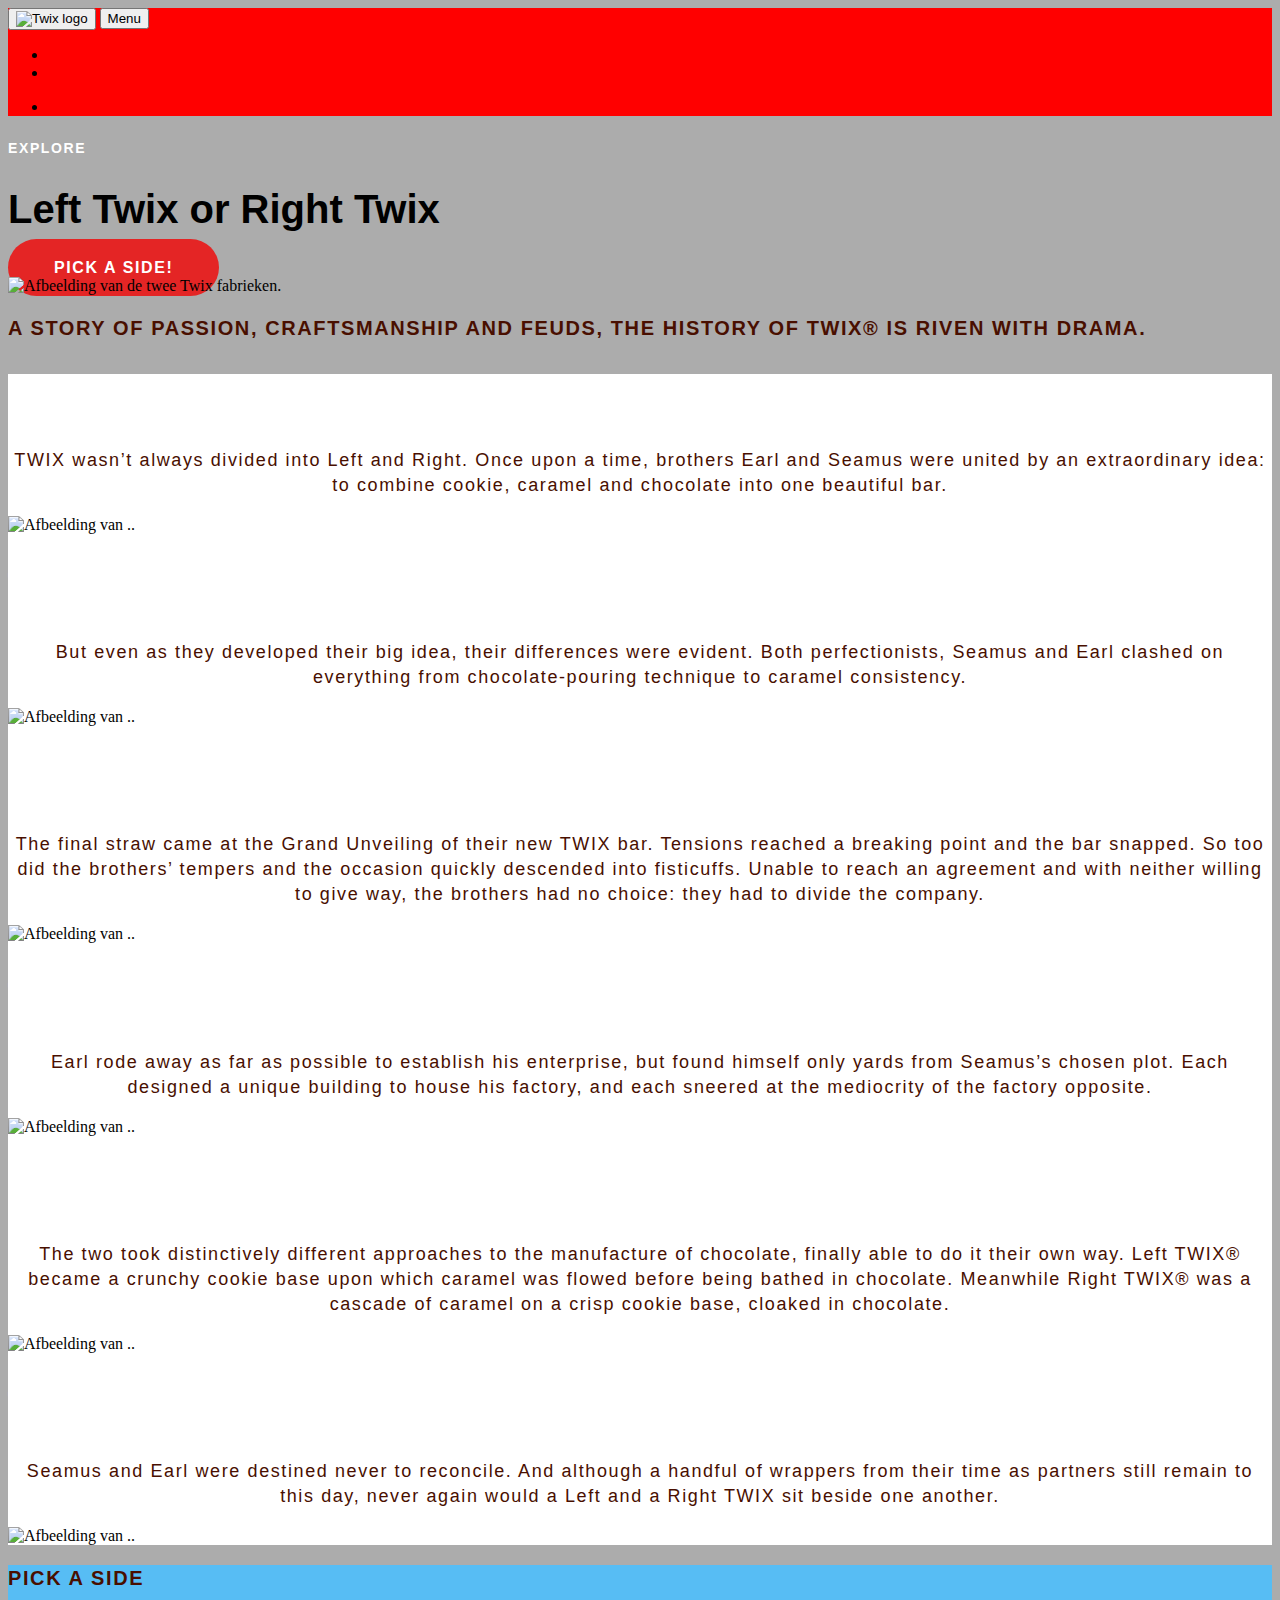
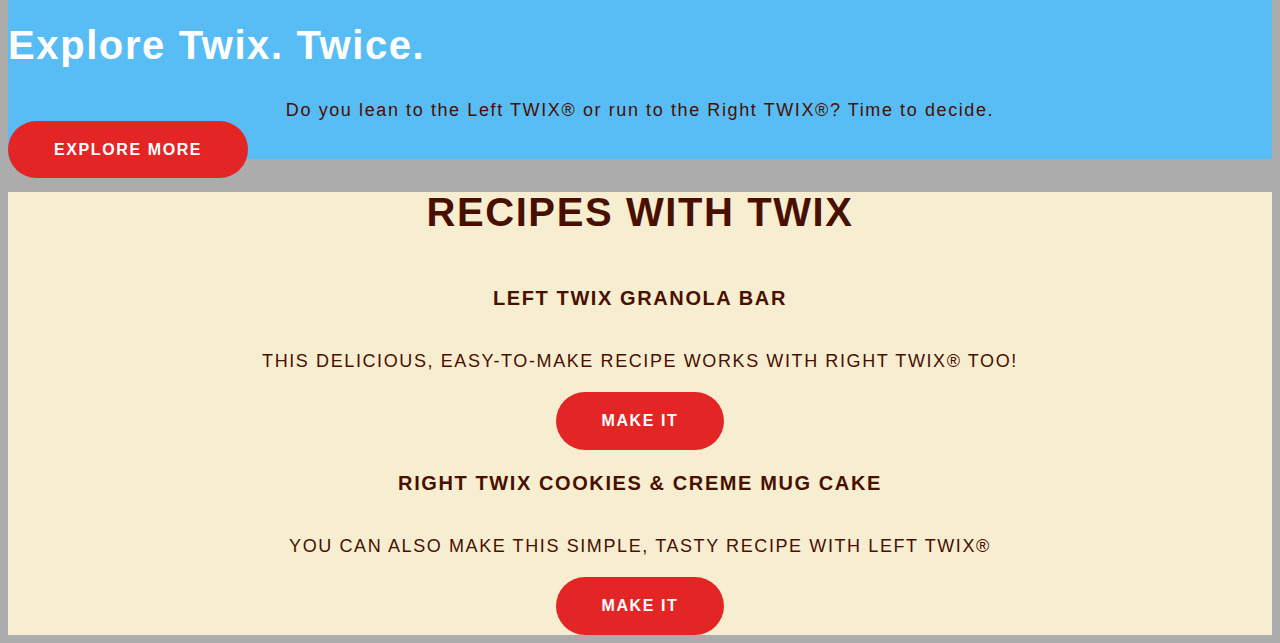
==== story.html @ 80ae9bc9 "Add files via upload" ====
<!doctype html>
<html lang="nl">
	
<head>
	<meta charset="UTF-8">
	<meta name="author" content="jouw naam">
	<meta name="viewport" content="width=device-width, initial-scale=1">
	
	<title>Howdy FED2122</title>
	
	<link href="styles/style.css" rel="stylesheet">
	<link rel="icon" type="image/svg+xml" href="images/twix_favicon.ico">
</head>

<body>
	<header>
		<nav>
			<!-- Twix Logo -->
			<button><img src="images/twix_logo.png" alt="Twix logo"></button>
			<!-- Hamburger menu -->
			<button>Menu</button>
			<ul>
				<li></li>
				<li></li>
			</ul>
			<ul>
				<li></li>
			</ul>
		</nav>
		<article>
			<h4>Explore</h4>
			<h1>Left Twix or Right Twix</h1>
			<a href="">Pick a side!</a>
		</article>
		<img src="images/story/twix_verhaal.jpeg" alt="Afbeelding van de twee Twix fabrieken.">
	</header>


	<main>
		<h3>A story of passion, craftsmanship and feuds, the history of TWIX® is riven with drama.</h3>
		<section>
			<article>
				<h2>Birth of a phenomenon</h2>
				<p>
					TWIX wasn’t always divided into Left and Right. Once upon a time, brothers Earl 
					and Seamus were united by an extraordinary idea: to combine cookie, caramel and chocolate 
					into one beautiful bar.
				</p>
				<img src="images/story/twix_ontstaan.jpeg" alt ="Afbeelding van ..">
			</article>

			<article>
				<h2>The cracks begin to show</h2>
				<p>
					But even as they developed their big idea, their differences were evident. 
					Both perfectionists, Seamus and Earl clashed on everything from chocolate-pouring technique 
					to caramel consistency.
				</p>
				<img src="images/story/twix_scheiding.jpeg" alt ="Afbeelding van ..">
			</article>

			<article>
				<h2>Schism of the century</h2>
				<p>
					The final straw came at the Grand Unveiling of their new TWIX bar. Tensions reached a breaking point 
					and the bar snapped. So too did the brothers’ tempers and the occasion quickly descended into fisticuffs. 
					Unable to reach an agreement and with neither willing to give way, the brothers had no choice: they had to divide the company.
				</p>
				<img src="images/story/twix_doorbraak.jpeg" alt ="Afbeelding van ..">
			</article>

			<article>
				<h2>The great factory buildings</h2>
				<p>
					Earl rode away as far as possible to establish his enterprise, but found himself only yards from Seamus’s chosen plot. 
					Each designed a unique building to house his factory, and each sneered at the mediocrity of the factory opposite.
				</p>
				<img src="images/story/twix_fabrieken_illustratie.jpeg" alt ="Afbeelding van ..">
			</article>

			<article>
				<h2>A drive for perfection</h2>
				<p>
					The two took distinctively different approaches to the manufacture of chocolate, finally able to do it their own way. 
					Left TWIX® became a crunchy cookie base upon which caramel was flowed before being bathed in chocolate. 
					Meanwhile Right TWIX® was a cascade of caramel on a crisp cookie base, cloaked in chocolate.
				</p>
				<img src="images/story/twix_perfecte_formule.jpeg" alt ="Afbeelding van ..">
			</article>

			<article>
				<h2>Together once more</h2>
				<p>
					Seamus and Earl were destined never to reconcile. And although a handful of wrappers 
					from their time as partners still remain to this day, never again would a Left and a Right TWIX sit beside one another.
				</p>
				<img src="images/story/twix_reep.jpeg" alt ="Afbeelding van ..">
			</article>
		</section>

		<section>
			<h3>Pick a side</h3>
			<h2>Explore Twix. Twice.</h2>
			<p>
				Do you lean to the Left TWIX® or run to the Right TWIX®? Time to decide.
			</p>
			<a href="#">Explore more</a>
		</section>

		<section>
			<h2>Recipes with Twix</h2>

			<article>
				<h3>Left Twix Granola Bar</h3>
				<p>
					This delicious, easy-to-make recipe works with Right TWIX® too!
				</p>
				<a href="#">Make it</a> 
			</article>

			<article>
				<h3>Right Twix cookies & creme mug cake</h3>
				<p>
					You can also make this simple, tasty recipe with Left TWIX®
				</p>
				<a href="#">Make it</a> 
			</article>
		</section>

		<!-- Help & Contact -->
	</main>


	<script src="scripts/script.js"></script>
</body>
	
</html>
---- styles/style.css ----
/* CSS Document */
*, *::after, *::before {
  box-sizing:border-box;  
}



/******************************/
/* ALGEMENE CUSTOM PROPERTIES */
/******************************/

:root {
	--white:#ffffff;
  --grey:#F4F4F4;
	--black:#000000;


	--button-background-color:#E42525;

  --dark-background-color:#490F00;
  --background-color:#eaaa22;
  --accent-background-color:#f7eed2;


  --overlay-background-color:#57BDF4;
}





/********************/
/* ALGEMENE STIJLEN */
/********************/

body {
  /* margin: 0; */

  overflow-x:hidden;
  background-color: #acacac;
}

/* Typografie */


h1 {
  font-family: arial;
  font-size: 40px;
}

h2 {
  font-family: arial;
  font-size: 40px;
  letter-spacing: 1.6px;
  
  line-height: 40px;
  
  color: var(--white);
}

h3 {
  font-family: arial;
  font-size: 20px;
  letter-spacing: 1.6px;
  text-transform: uppercase;
  
  line-height: 26px;
  
  color: var(--dark-background-color);
}

h4 {
  font-family: arial;
  font-size: 14px;
  letter-spacing: 1.6px;
  
  line-height: 26px;

  text-transform: uppercase;
  
  color: var(--white);
}


p {
  font-family: arial;
  font-size: 18px;
  letter-spacing: 1.6px;
  
  line-height: 25px;
  text-align: center;
  
  color: var(--dark-background-color);
}


/********************/
/* */
/********************/


a {

  padding: 20px 46px 20px 46px;

  font-family: arial;
  font-size: 16px;
  font-weight: bold;
  
  text-transform: uppercase;
  text-decoration: none;
  letter-spacing: 1.6px;

  color: var(--white);
  background-color: var(--button-background-color);

  border-radius: 30px;

}


/* header {
} */

header nav {


  background-color: red;
}

main section:first-of-type {
  background-color: var(--white);
}





main section:nth-of-type(2) {
  background-color: var(--overlay-background-color);
}





main section:nth-of-type(3) {
  text-transform: uppercase;
  text-align: center;

  background-color: var(--accent-background-color);
}

main section:nth-of-type(3) h2 {

  color: var(--dark-background-color);
}

main section:nth-of-type(3) article {
  display: flex;
  flex-direction: column;
  
  justify-content: center;
  align-items: center;
}




/***********************************************************/
/* Section 4, " Twix Cookies & Creme Cheesecake Mashup. " */
/*********************************************************/

main section:nth-of-type(4){

}





/***********************************************/
/* Section 5, " All the Twix you need Twice. " */
/*********************************************/

main section:nth-of-type(5) {

  background-color: var(--accent-background-color);
}

main section:nth-of-type(5) h2 {
  text-transform: uppercase;
  text-align: center;

  color: var(--dark-background-color);
}

main section:nth-of-type(5) article {
  display: flex;
  flex-direction: column;
  
  justify-content: center;
  align-items: center;
}
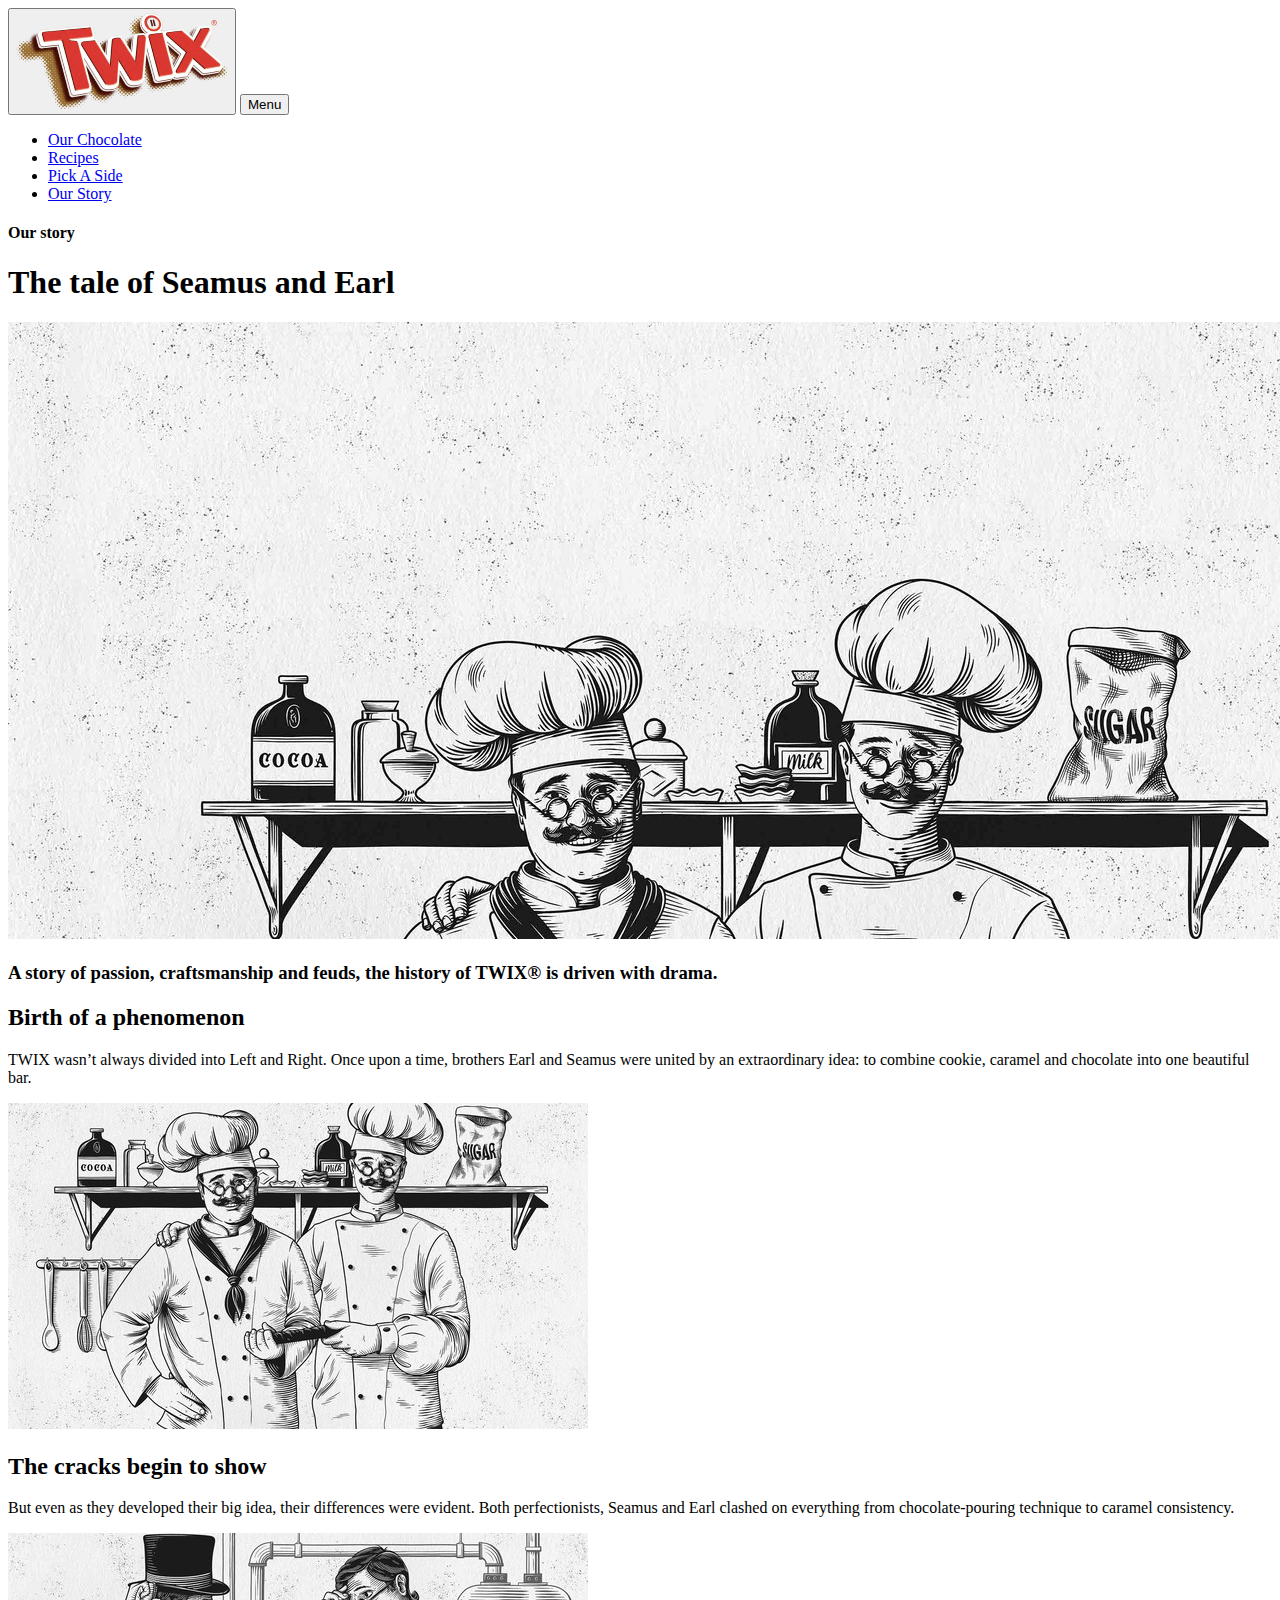
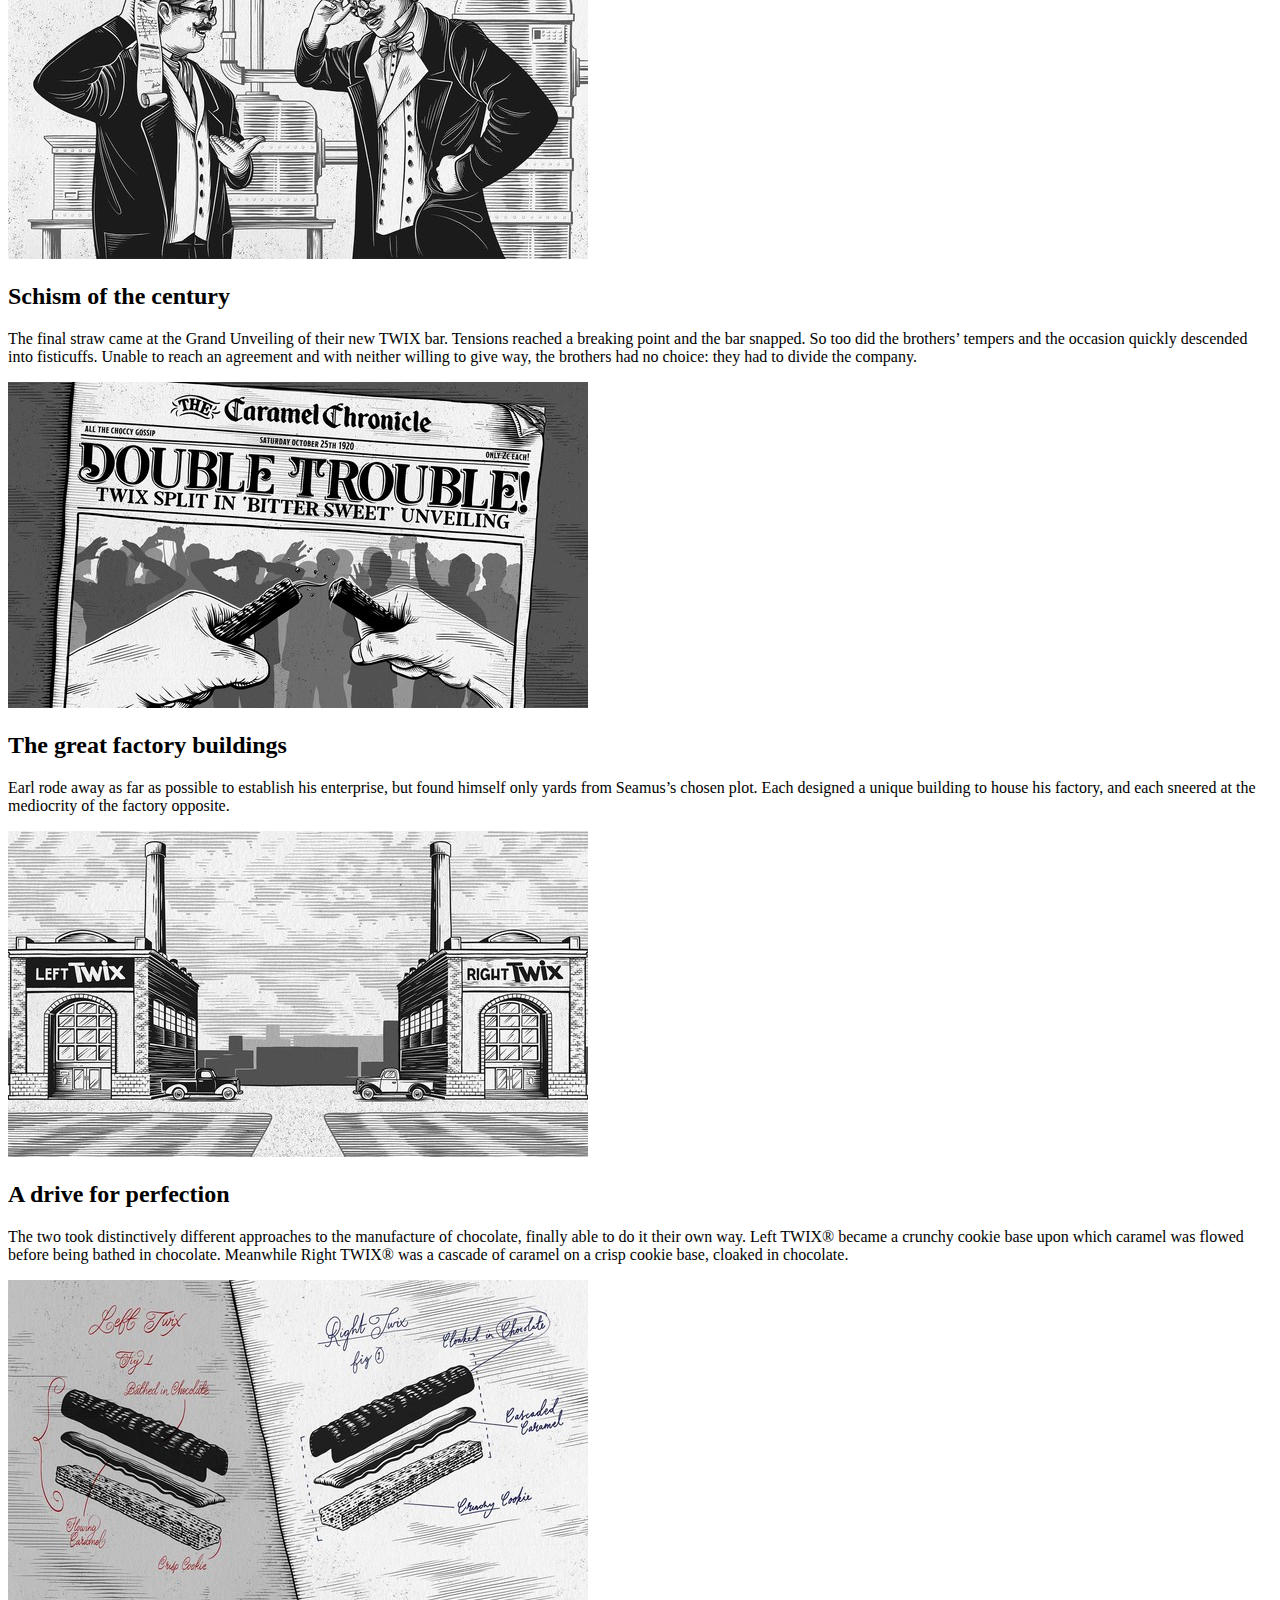
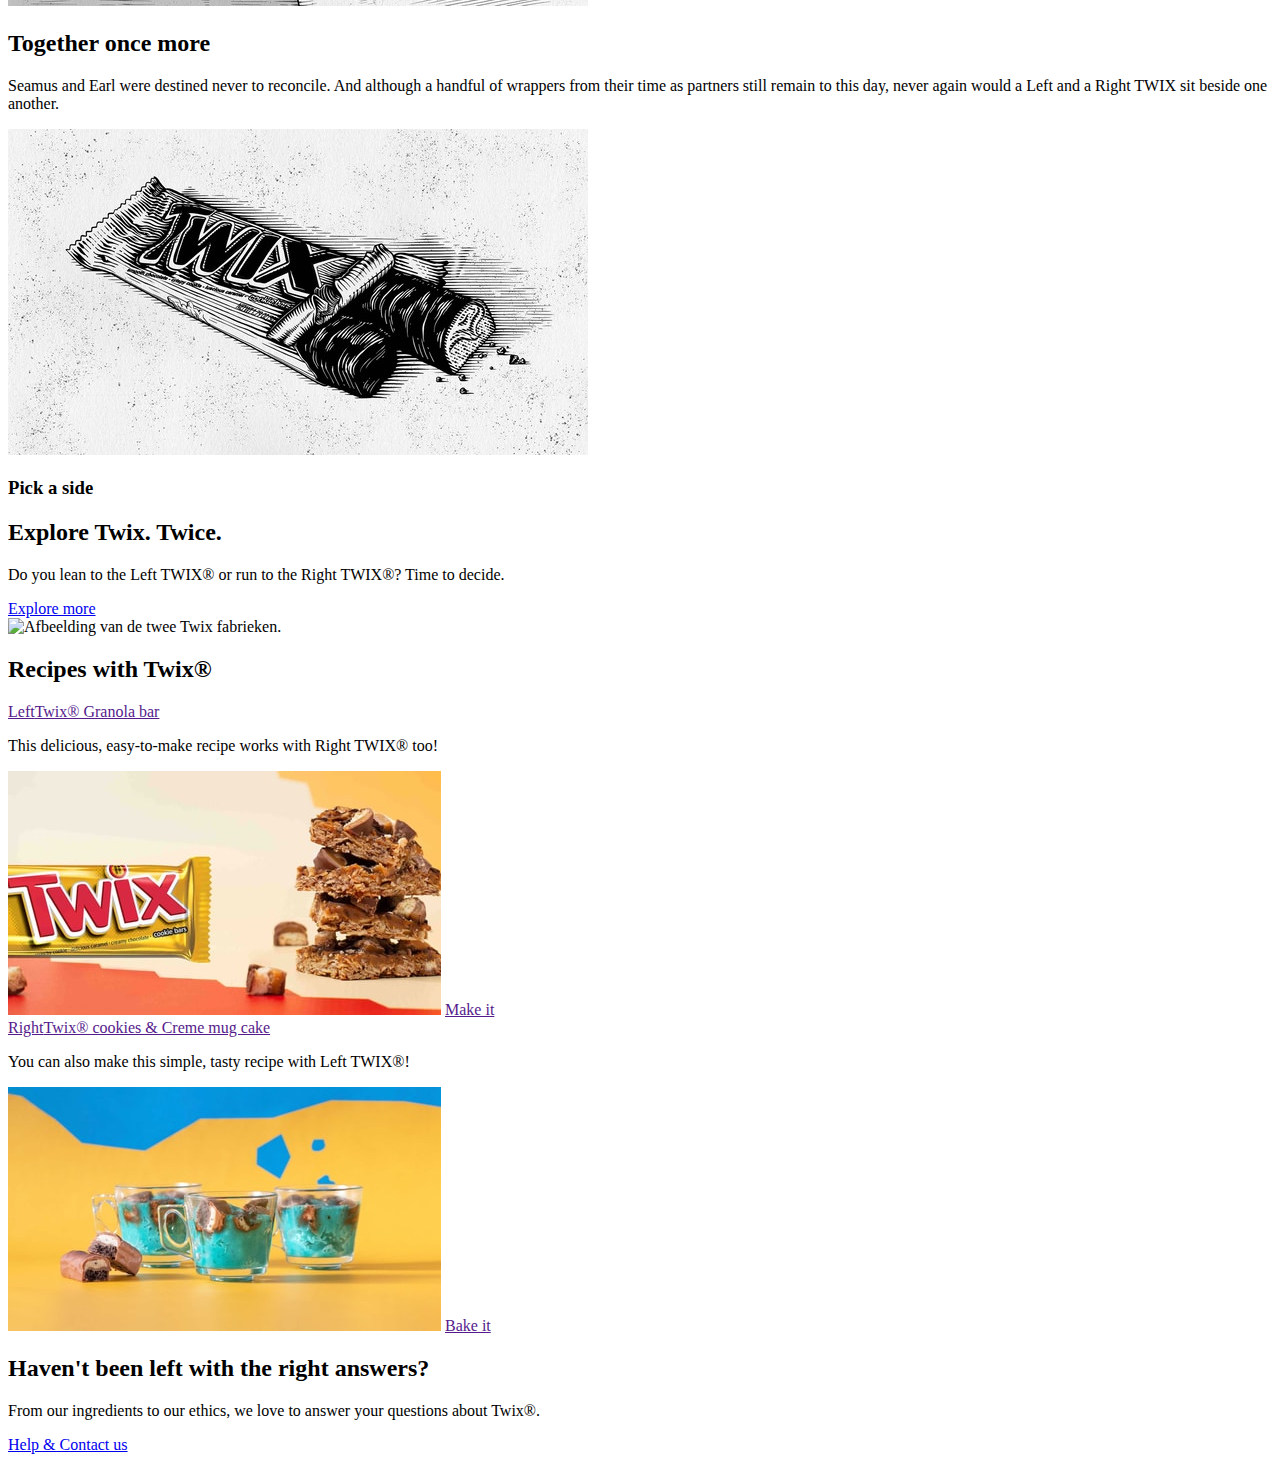
==== commit 50c1f9b5: "Add files via upload" ====
--- a/story.html
+++ b/story.html
@@ -8,36 +8,50 @@
 	
 	<title>Howdy FED2122</title>
 	
-	<link href="styles/style.css" rel="stylesheet">
+	<link href="styles/stylesheet.css" rel="stylesheet">
+	<link href="styles/story.css" rel="stylesheet">
+
 	<link rel="icon" type="image/svg+xml" href="images/twix_favicon.ico">
 </head>
 
 <body>
 	<header>
+
+		<!-- Nav, geel met witte gradient en twee knoppen. -->
 		<nav>
-			<!-- Twix Logo -->
-			<button><img src="images/twix_logo.png" alt="Twix logo"></button>
+
+			<!-- Logo Twix -->
+			<button><img src="images/twix_logo.png" alt="Het Twix logo"></button>
 			<!-- Hamburger menu -->
 			<button>Menu</button>
+
 			<ul>
-				<li></li>
-				<li></li>
+				<li><a href="#">Our Chocolate</a></li>
+				<li><a href="#">Recipes</a></li>
+				<li><a href="#">Pick A Side</a></li>
+				<li><a href="story.html">Our Story</a></li>
 			</ul>
-			<ul>
-				<li></li>
-			</ul>
+
 		</nav>
+
+		<!-- Article, Explore Left or Right Twix, met call to action -->
 		<article>
-			<h4>Explore</h4>
-			<h1>Left Twix or Right Twix</h1>
-			<a href="">Pick a side!</a>
+			<h4>Our story</h4>
+			<h1>The tale of Seamus and Earl</h1>
 		</article>
+
+		<!-- Achtergrond afbeelding, Twix fabrieken -->
 		<img src="images/story/twix_verhaal.jpeg" alt="Afbeelding van de twee Twix fabrieken.">
+
 	</header>
 
 
+
 	<main>
-		<h3>A story of passion, craftsmanship and feuds, the history of TWIX® is riven with drama.</h3>
+		<section>
+			<h3>A story of passion, craftsmanship and feuds, the history of TWIX® is driven with drama.</h3>
+		</section>
+		
 		<section>
 			<article>
 				<h2>Birth of a phenomenon</h2>
@@ -99,35 +113,53 @@
 		</section>
 
 		<section>
-			<h3>Pick a side</h3>
-			<h2>Explore Twix. Twice.</h2>
-			<p>
-				Do you lean to the Left TWIX® or run to the Right TWIX®? Time to decide.
-			</p>
-			<a href="#">Explore more</a>
+			<article>
+				<h3>Pick a side</h3>
+				<h2>Explore Twix. Twice.</h2>
+				<p>
+					Do you lean to the Left TWIX® or run to the Right TWIX®? Time to decide.
+				</p>
+				<a href="#">Explore more</a>
+			</article>
+		<img src="images/story/twix_explore.jpeg" alt="Afbeelding van de twee Twix fabrieken.">
 		</section>
 
 		<section>
-			<h2>Recipes with Twix</h2>
+			<h2>Recipes with Twix®</h2>
 
+			<!-- Div met clip path om patroon te maken -->
+			<div></div>
+
+			<!-- Blurb, Left Twix -->
 			<article>
-				<h3>Left Twix Granola Bar</h3>
+				<a href=""><span>Left</span>Twix® Granola bar</a>
 				<p>
 					This delicious, easy-to-make recipe works with Right TWIX® too!
 				</p>
-				<a href="#">Make it</a> 
+				<img src="images/story/twix_granola_bars.jpeg" alt="Afbeelding van Twix verpakking en reep met noten.">
+				<a href="">Make it</a>
 			</article>
 
+			<!-- Blurb, Right Twix -->
 			<article>
-				<h3>Right Twix cookies & creme mug cake</h3>
+				<a href=""><span>Right</span>Twix® cookies & Creme mug cake</a>
 				<p>
-					You can also make this simple, tasty recipe with Left TWIX®
+					You can also make this simple, tasty recipe with Left TWIX®!
 				</p>
-				<a href="#">Make it</a> 
+				<img src="images/story/twix_cookies_creme_mug_cake.jpeg" alt="Afbeelding van glazen bekers gevuld met Twix chocolade.">
+				<a href="">Bake it</a>
 			</article>
 		</section>
 
-		<!-- Help & Contact -->
+		<section>
+			<article>
+				<h2>Haven't been left with the right answers?</h2>
+				<p>
+					From our ingredients to our ethics, we love to answer your questions about Twix®.
+				</p>
+				<a href="#">Help & Contact us</a>
+			</article>
+		</section>
 	</main>
 
 
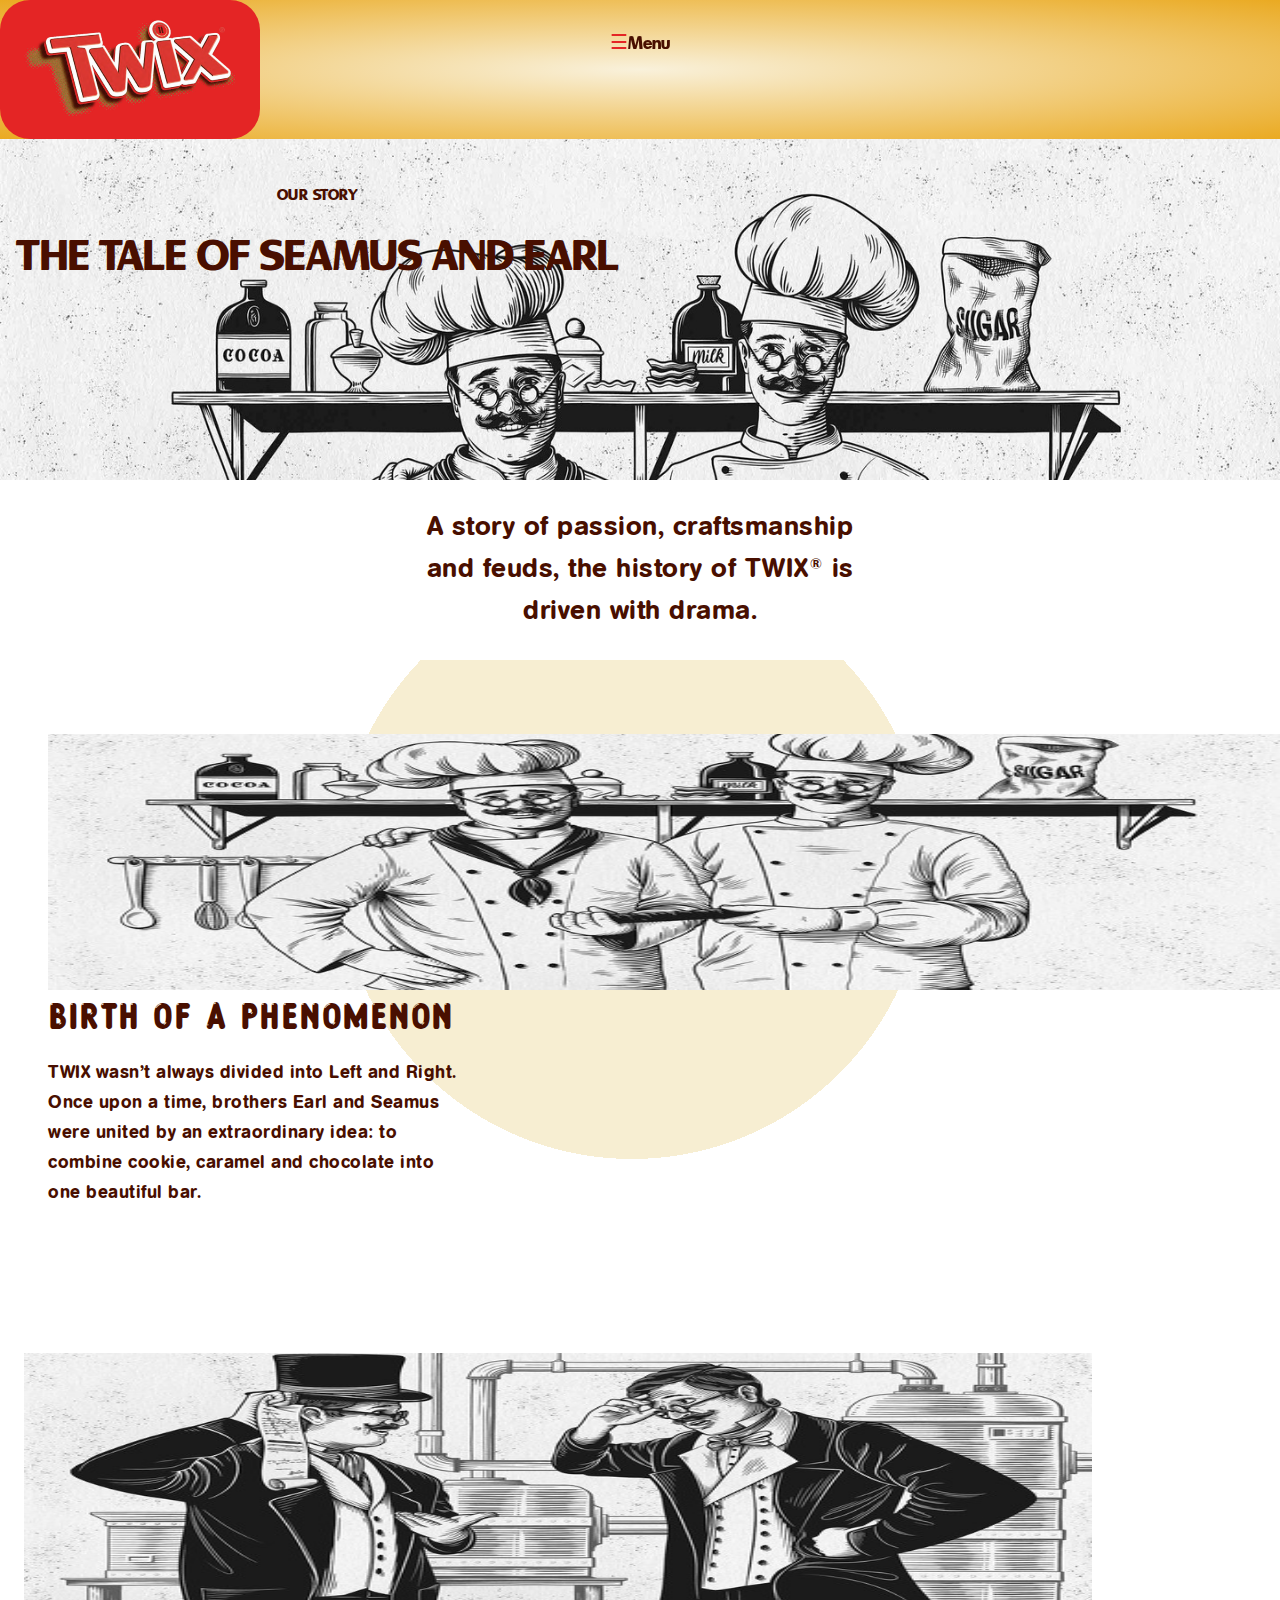
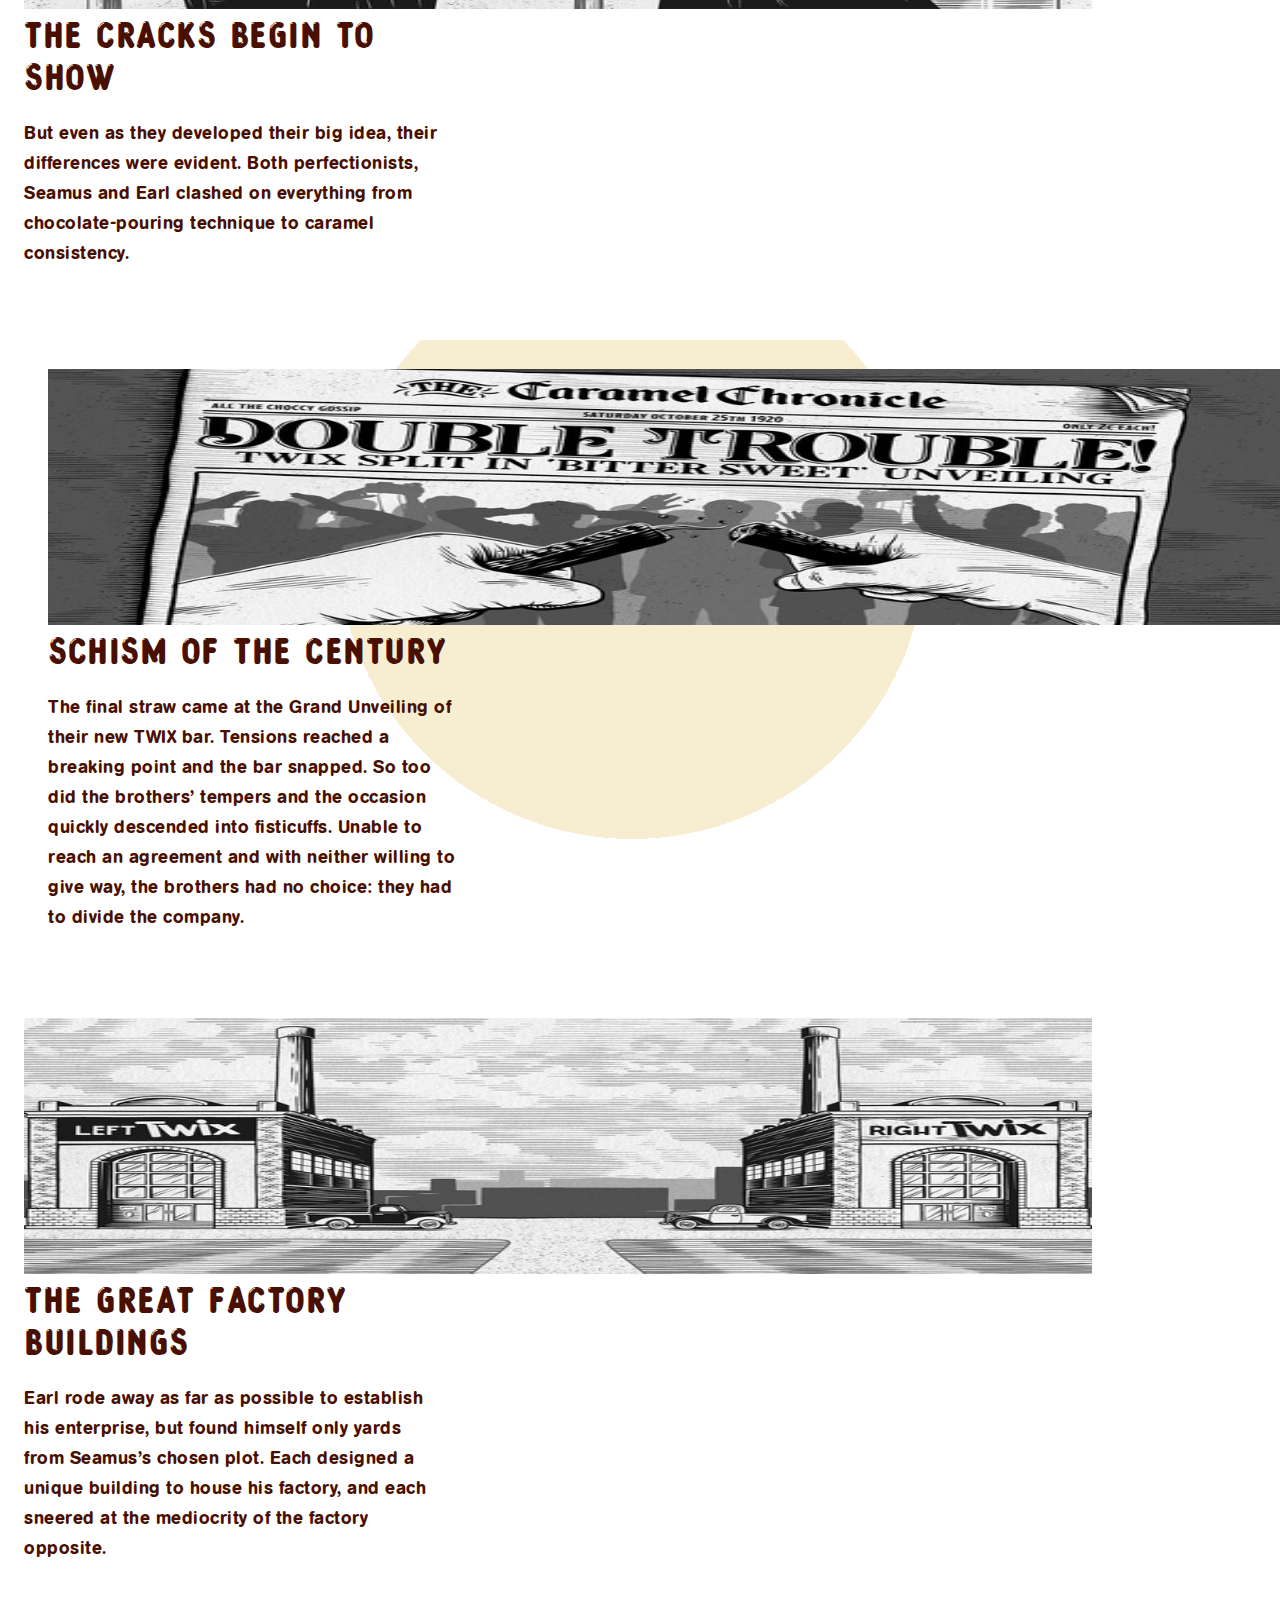
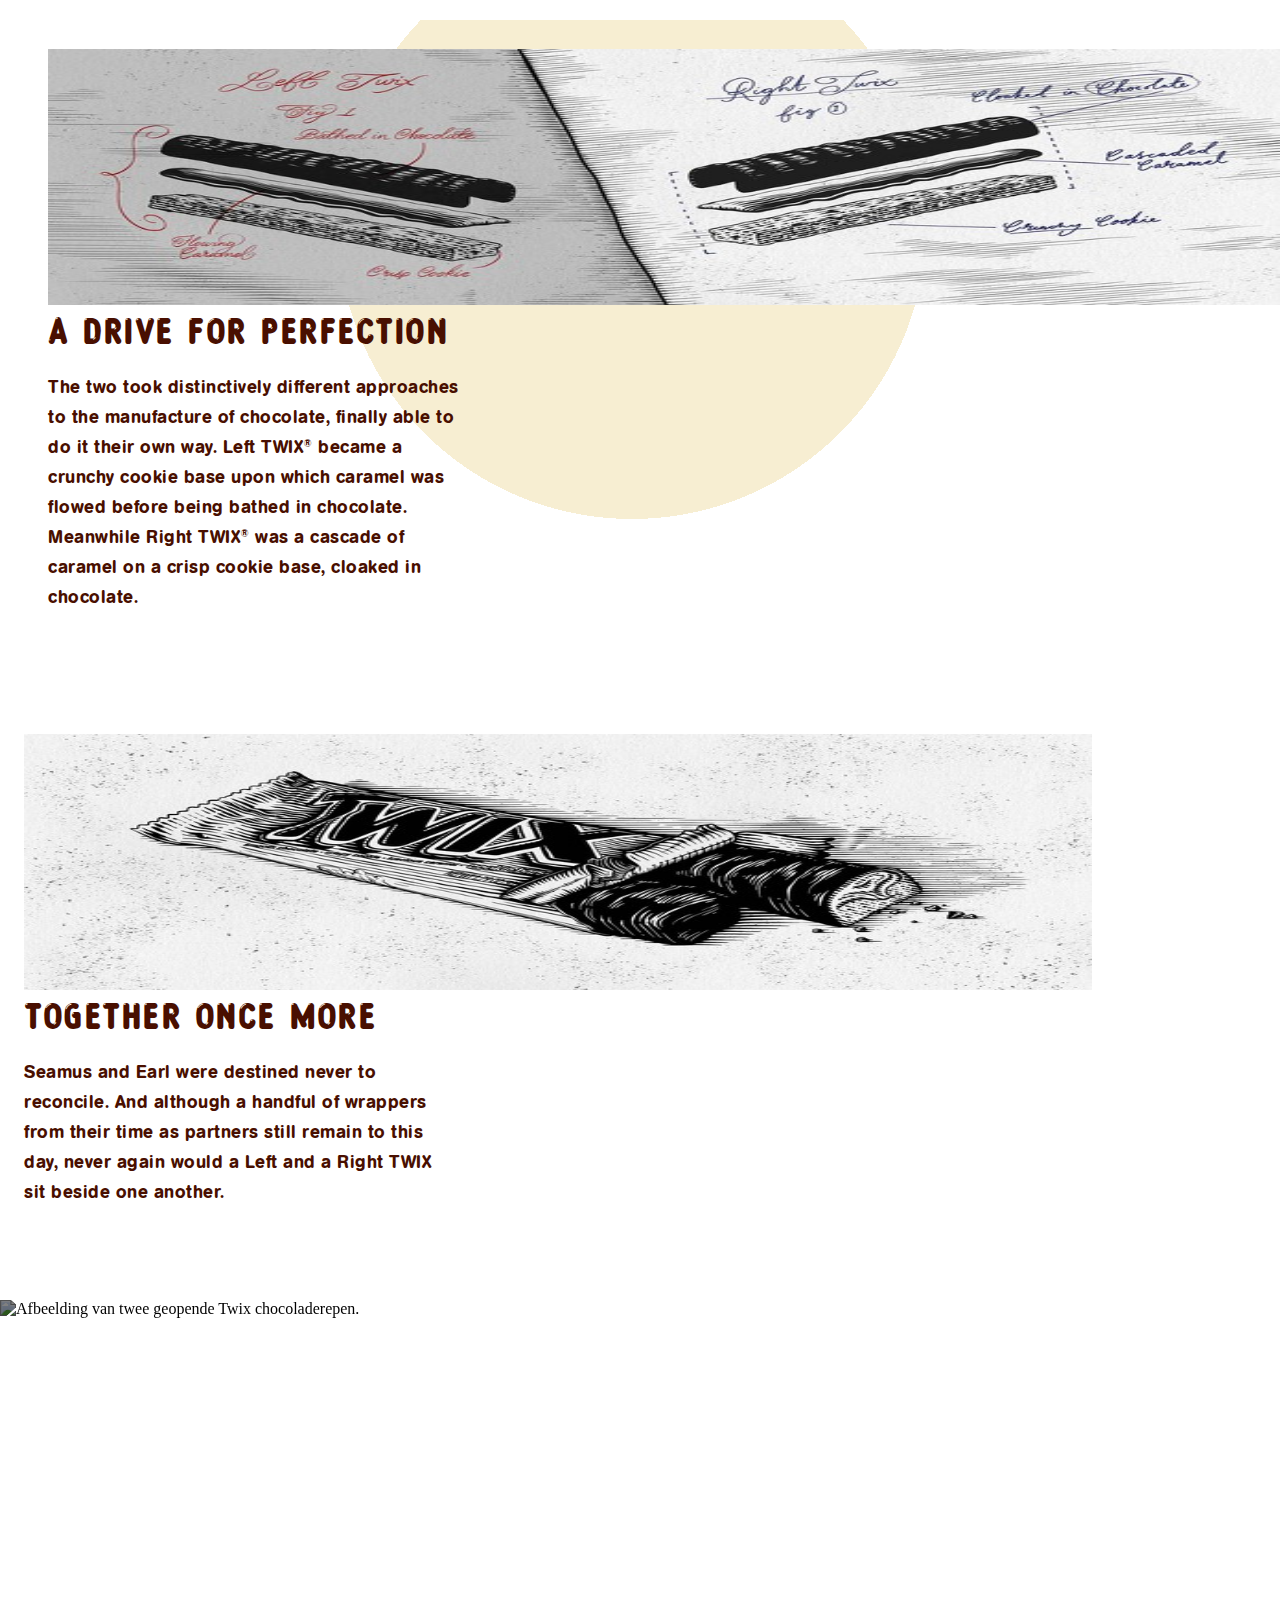
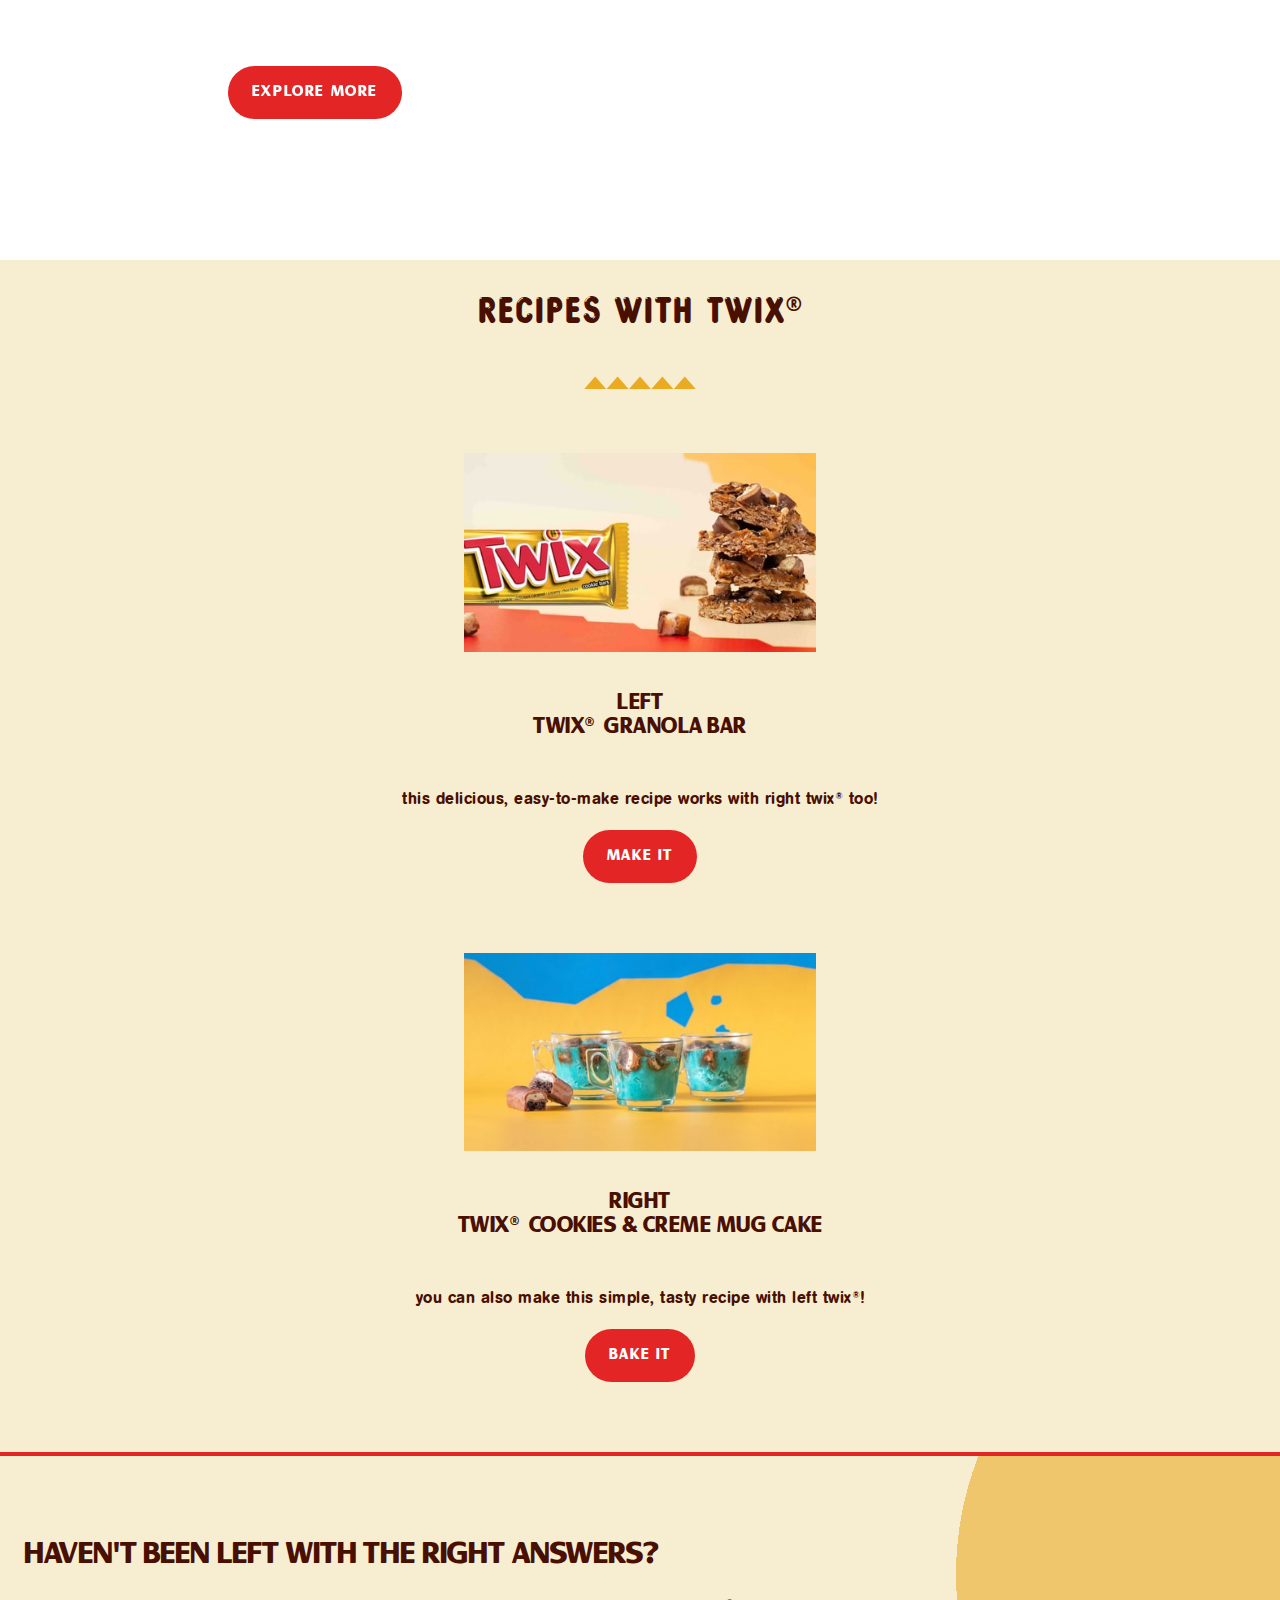
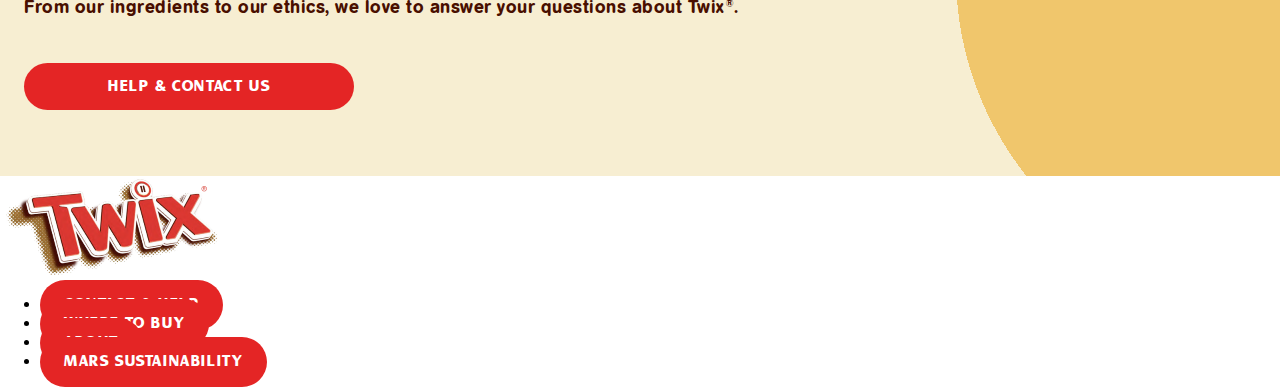
==== commit c06f3d39: "Add files via upload" ====
--- a/story.html
+++ b/story.html
@@ -2,57 +2,68 @@
 <html lang="nl">
 	
 <head>
+
 	<meta charset="UTF-8">
 	<meta name="author" content="jouw naam">
 	<meta name="viewport" content="width=device-width, initial-scale=1">
-	
-	<title>Howdy FED2122</title>
-	
+
+
+	<title>Twixian Marengo</title>
+
+
 	<link href="styles/stylesheet.css" rel="stylesheet">
 	<link href="styles/story.css" rel="stylesheet">
-
 	<link rel="icon" type="image/svg+xml" href="images/twix_favicon.ico">
+
 </head>
 
+
+
+
 <body>
+
+	<!-- Header -->
 	<header>
 
-		<!-- Nav, geel met witte gradient en twee knoppen. -->
+		<!-- Navigatie -->
 		<nav>
 
 			<!-- Logo Twix -->
-			<button><img src="images/twix_logo.png" alt="Het Twix logo"></button>
-			<!-- Hamburger menu -->
+			<a href ="index.html"><img src="images/twix_logo.png" alt="Naar Home"></a>
+
+			<!-- Hamburger Menu -->
 			<button>Menu</button>
 
 			<ul>
-				<li><a href="#">Our Chocolate</a></li>
-				<li><a href="#">Recipes</a></li>
-				<li><a href="#">Pick A Side</a></li>
+				<li><a href="">Our Chocolate</a></li>
+				<li><a href="">Recipes</a></li>
+				<li><a href="">Pick A Side</a></li>
 				<li><a href="story.html">Our Story</a></li>
 			</ul>
-
 		</nav>
 
-		<!-- Article, Explore Left or Right Twix, met call to action -->
+
+		<!-- Blok Met Titels -->
 		<article>
 			<h4>Our story</h4>
 			<h1>The tale of Seamus and Earl</h1>
 		</article>
 
-		<!-- Achtergrond afbeelding, Twix fabrieken -->
+		<!-- Achtergrond Afbeelding -->
 		<img src="images/story/twix_verhaal.jpeg" alt="Afbeelding van de twee Twix fabrieken.">
-
 	</header>
 
 
-
 	<main>
+		<!-- Section 1, Inleiding Verhaal -->
 		<section>
 			<h3>A story of passion, craftsmanship and feuds, the history of TWIX® is driven with drama.</h3>
 		</section>
 		
-		<section>
+
+		<!-- Section 2, Korte Verhalen -->
+		<section>
+
 			<article>
 				<h2>Birth of a phenomenon</h2>
 				<p>
@@ -60,7 +71,7 @@
 					and Seamus were united by an extraordinary idea: to combine cookie, caramel and chocolate 
 					into one beautiful bar.
 				</p>
-				<img src="images/story/twix_ontstaan.jpeg" alt ="Afbeelding van ..">
+				<img src="images/story/twix_ontstaan.jpeg" alt ="Afbeelding van de twee broers Earl and Seamus.">
 			</article>
 
 			<article>
@@ -70,7 +81,7 @@
 					Both perfectionists, Seamus and Earl clashed on everything from chocolate-pouring technique 
 					to caramel consistency.
 				</p>
-				<img src="images/story/twix_scheiding.jpeg" alt ="Afbeelding van ..">
+				<img src="images/story/twix_scheiding.jpeg" alt ="Afbeelding van de twee broers Earl and Seamus die aan het discussiëren zijn.">
 			</article>
 
 			<article>
@@ -80,7 +91,7 @@
 					and the bar snapped. So too did the brothers’ tempers and the occasion quickly descended into fisticuffs. 
 					Unable to reach an agreement and with neither willing to give way, the brothers had no choice: they had to divide the company.
 				</p>
-				<img src="images/story/twix_doorbraak.jpeg" alt ="Afbeelding van ..">
+				<img src="images/story/twix_doorbraak.jpeg" alt ="Afbeelding van krantenkop met een gebroken Twix chocoladereep.">
 			</article>
 
 			<article>
@@ -89,7 +100,7 @@
 					Earl rode away as far as possible to establish his enterprise, but found himself only yards from Seamus’s chosen plot. 
 					Each designed a unique building to house his factory, and each sneered at the mediocrity of the factory opposite.
 				</p>
-				<img src="images/story/twix_fabrieken_illustratie.jpeg" alt ="Afbeelding van ..">
+				<img src="images/story/twix_fabrieken_illustratie.jpeg" alt ="Afbeelding van de linker Twix fabriek en de rechter Twix fabriek.">
 			</article>
 
 			<article>
@@ -99,7 +110,7 @@
 					Left TWIX® became a crunchy cookie base upon which caramel was flowed before being bathed in chocolate. 
 					Meanwhile Right TWIX® was a cascade of caramel on a crisp cookie base, cloaked in chocolate.
 				</p>
-				<img src="images/story/twix_perfecte_formule.jpeg" alt ="Afbeelding van ..">
+				<img src="images/story/twix_perfecte_formule.jpeg" alt ="Afbeelding van de drie lagen waar een Twix chocoladereep uit is opgebouwd.">
 			</article>
 
 			<article>
@@ -108,11 +119,14 @@
 					Seamus and Earl were destined never to reconcile. And although a handful of wrappers 
 					from their time as partners still remain to this day, never again would a Left and a Right TWIX sit beside one another.
 				</p>
-				<img src="images/story/twix_reep.jpeg" alt ="Afbeelding van ..">
-			</article>
-		</section>
-
-		<section>
+				<img src="images/story/twix_reep.jpeg" alt ="Afbeelding van twee Twix chocoladerepen in één verpakking.">
+			</article>
+		</section>
+
+
+		<!-- Section 3, Ontdek Twix -->
+		<section>
+
 			<article>
 				<h3>Pick a side</h3>
 				<h2>Explore Twix. Twice.</h2>
@@ -121,16 +135,20 @@
 				</p>
 				<a href="#">Explore more</a>
 			</article>
-		<img src="images/story/twix_explore.jpeg" alt="Afbeelding van de twee Twix fabrieken.">
-		</section>
-
-		<section>
+
+		<!-- Achtergrond Afbeelding -->
+		<img src="images/story/twix_explore.jpeg" alt="Afbeelding van twee geopende Twix chocoladerepen.">
+		</section>
+
+
+		<!-- Section 4, Recepten Met Twix -->
+		<section>
+
 			<h2>Recipes with Twix®</h2>
 
-			<!-- Div met clip path om patroon te maken -->
+			<!-- Div Met Clip Path Voor Driehoeken-->
 			<div></div>
 
-			<!-- Blurb, Left Twix -->
 			<article>
 				<a href=""><span>Left</span>Twix® Granola bar</a>
 				<p>
@@ -140,7 +158,6 @@
 				<a href="">Make it</a>
 			</article>
 
-			<!-- Blurb, Right Twix -->
 			<article>
 				<a href=""><span>Right</span>Twix® cookies & Creme mug cake</a>
 				<p>
@@ -151,7 +168,10 @@
 			</article>
 		</section>
 
-		<section>
+
+		<!-- Section 5, Contact Opnemen -->
+		<section>
+
 			<article>
 				<h2>Haven't been left with the right answers?</h2>
 				<p>
@@ -163,7 +183,20 @@
 	</main>
 
 
+	<!-- Footer -->
+	<footer>	
+		<nav>
+			<button><img src="images/twix_logo.png" alt="Het Twix logo"></button>
+			<ul>
+				<li><a href="#">Contact & Help</a></li>
+				<li><a href="#">Where To Buy</a></li>
+				<li><a href="#">About</a></li>
+				<li><a href="#">Mars Sustainability</a></li>
+			</ul>
+		</nav>
+	</footer>
+
 	<script src="scripts/script.js"></script>
+
 </body>
-	
 </html>
--- a/styles/stylesheet.css
+++ b/styles/stylesheet.css
@@ -0,0 +1,407 @@
+
+
+
+
+
+
+
+
+
+/* Css
+
+
+
+
+
+/* ░░░░░░░░░░░░░░░░░░░░░░░░░░░░░░░░░░░░░░░░░░░░░░░░░ */
+/* ░░░░░░░░░░░░░      Stylesheet      ░░░░░░░░░░░░░░ */
+/* ░░░░░░░░░░░░░░░░░░░░░░░░░░░░░░░░░░░░░░░░░░░░░░░░░ */
+
+
+
+
+
+
+
+
+
+/* Bezig met opschonen ... */
+
+
+
+
+
+
+
+
+
+
+/* ░░░░░░░░░░░░░░░░░░░░░░░░░░░░░░░░░░░░░░░░░░░░░░░░░ */
+/* ░░░░░░░░░░░░░░░                   ░░░░░░░░░░░░░░░ */
+/* ░░░░░░░░░░░░░░░░░░░░░░░░░░░░░░░░░░░░░░░░░░░░░░░░░ */
+
+
+/* █████████████████████████████████████████████████ */
+/* ████████████████                 ████████████████ */
+/* █████████████████████████████████████████████████ */
+
+/* CSS Document */
+*, *::after, *::before {  
+  box-sizing:border-box;  
+}
+
+
+body {
+  margin: 0;
+
+  overflow-x:hidden;
+}
+
+
+
+/* ░░░░░░░░░░░░░░░░░░░░░░░░░░░░░░░░░░░░░░░░░░░░░░░░░ */
+/* ░░░░░░░░░░░░░░░░░░░ Properties ░░░░░░░░░░░░░░░░░░ */
+/* ░░░░░░░░░░░░░░░░░░░░░░░░░░░░░░░░░░░░░░░░░░░░░░░░░ */
+
+:root {
+	--white:#ffffff;
+  --accent-grey:#F9F1DB;
+  --grey:#F4F4F4;
+	--black:#000000;
+
+  --orange: #e64d1e;
+
+  --dark-blue: blue;
+
+	--button-background-color:#E42525;
+  --accent-button-background-color: #E62B1E;
+
+
+
+
+  --dark-background-color:#490F00;
+  --background-color:#eaaa22;
+  --accent-background-color:#f7eed2;
+
+  --accent-twix-color: #f0c66c;
+
+  --overlay-background-color:#57BDF4;
+  --overlay-accent-color: #79caf6;
+
+
+  --indicator-color: #E42525;
+  --indicator-background-color: #fa9b9b;
+
+}
+
+/**********************************************/
+/************* Algemene stijling *************/
+/********************************************/
+
+
+
+
+
+
+
+
+/* ░░░░░░░░░░░░░░░░░░░░░░░░░░░░░░░░░░░░░░░░░░░░░░░░░ */
+/* ░░░░░░░░░░░░░░░░░░░ Typografie ░░░░░░░░░░░░░░░░░░ */
+/* ░░░░░░░░░░░░░░░░░░░░░░░░░░░░░░░░░░░░░░░░░░░░░░░░░ */
+
+
+
+
+
+
+/* █████████████████████████████████████████████████ */
+/* █████████████████████ Fonts █████████████████████ */
+/* █████████████████████████████████████████████████ */
+
+
+@font-face {
+  font-family: 'Twix';
+  src: url('../fonts/Twix.woff') format('woff');
+}
+
+@font-face {
+  font-family: 'Glowworm';
+  src: url('../fonts/GlowwormMN-Compressed.woff') format('woff');
+}
+
+@font-face {
+  font-family: 'Ag book';
+  src: url('../fonts/AGBookRounded-Medium.woff') format('woff');
+}
+
+
+
+
+/* █████████████████████████████████████████████████ */
+/* ██████████████████ Typografie ███████████████████ */
+/* █████████████████████████████████████████████████ */
+
+
+h3, h4, p, a {
+  letter-spacing: 0.5px;
+}
+
+
+h1 {
+  font-family: 'Glowworm';
+  font-size: 40px;
+  font-weight: inherit;
+
+  text-transform: uppercase;
+
+  color: white;
+}
+
+h2 {
+  font-family: 'Twix';
+  font-size: 40px;
+  font-weight: inherit;
+  
+  line-height: 40px;
+  
+  color: var(--white);
+}
+
+h3 {
+  font-family: 'Twix';
+  font-size: 22px;
+  font-weight: inherit;
+  text-transform: uppercase;
+  
+  line-height: 26px;
+  
+  color: var(--dark-background-color);
+}
+
+h4 {
+  font-family: 'Twix';
+  font-size: 14px;
+  font-weight: inherit;
+  
+  line-height: 26px;
+
+  text-transform: uppercase;
+  
+  color: var(--white);
+}
+
+
+p {
+  font-family: Ag book;
+  font-size: 18px;
+  font-weight: inherit;
+  
+  line-height: 28px;
+  text-align: center;
+  
+  color: var(--dark-background-color);
+}
+
+
+
+
+
+
+/* ░░░░░░░░░░░░░░░░░░░░░░░░░░░░░░░░░░░░░░░░░░░░░░░░░ */
+/* ░░░░░░░░░░░░░░░░░░░ Interactie ░░░░░░░░░░░░░░░░░░ */
+/* ░░░░░░░░░░░░░░░░░░░░░░░░░░░░░░░░░░░░░░░░░░░░░░░░░ */
+
+
+
+
+/* ██████████████████████████████████████████████████ */
+/* █████████████████████ Knoppen ████████████████████ */
+/* ██████████████████████████████████████████████████ */
+
+
+a {
+
+padding: 18px 24px 18px 24px;
+
+font-family: 'twix';
+font-size: 14px;
+font-weight: inherit;
+  
+text-align: center;
+text-transform: uppercase;
+text-decoration: none;
+letter-spacing: 1.6px;
+
+border-radius: 30px;
+
+color: var(--white);
+background-image: linear-gradient(45deg, var(--white) 50%,var(--button-background-color) 50%);
+
+background-position-x: 100%;
+background-position-y: 0%;
+background-size: 200% 200%;
+
+cursor: pointer;
+
+text-align: center;
+text-decoration: none;
+transition-delay: 0s;
+transition-duration: 0.6s;
+transition-property: background-position;
+transition-timing-function: cubic-bezier(0.75, 0, 0.25, 0);
+}
+
+
+a:hover {
+  color: var(--accent-button-background-color);
+  background-position: 0;
+}
+
+a:focus {
+}
+
+a:active {
+  background-position: 0;
+}
+
+/* Focus toevoegen. */
+/* Activate toevoegen. */
+/* Visited toevoegen. */
+
+button {
+  border: none;
+  background: none;
+}
+
+button:hover {
+  cursor: pointer;
+}
+
+
+/* Driehoekige dingetjes die op Twixjes lijken. */
+div:nth-child(even) {
+  width: 7em;
+  height: 8em;
+
+  margin-top: -12em;
+  margin-bottom: 4em;
+
+  background-color: var(--background-color);
+
+  clip-path: polygon(0% 100%, 10% 90%, 20% 100%,
+  30% 90%, 40% 100%, 
+  50% 90%, 60% 100%, 
+  70% 90%, 80% 100%, 
+  90% 90%, 100% 100%);
+}
+
+
+
+
+
+/* Header die overal hetzelfde is. */
+
+
+header {
+  height: 30em;
+}
+
+
+
+header nav {
+  z-index: 99;
+
+  position: fixed;
+
+  top: 0;
+  right: 0;
+  left: 0;
+
+  /* Minimaal 5em hoog, bij uitschuiven langer */
+  min-height: 5em;
+
+  display: flex;
+  justify-content: space-between;
+
+  background-image: radial-gradient(var(--accent-grey), var(--background-color));
+}
+
+header nav.uitschuiven{
+  bottom: 0;
+}
+
+
+/* Knoppen */
+header nav button {
+  position: absolute;
+
+  top: 1.8em;
+}
+
+/* Twix logo  */
+header nav button:first-of-type {
+  left: 1em;
+}
+
+header nav button img {
+  height: 2.4em;
+}
+
+/* Hamburger menu */
+header nav button:last-of-type {
+  right: 1em;
+  
+  font-size: 16px;
+  font-family: 'Twix';
+
+  color: var(--dark-background-color);
+}
+
+header nav button:last-of-type::before {
+  content: '☰';
+
+  font-size: 20px; 
+
+  color: var(--button-background-color);
+}
+
+/* ✕ */
+header nav ul {
+  visibility: hidden;
+
+  position: absolute;
+
+  top: 6em;
+
+  display: flex;
+  flex-direction: column;
+  
+  gap: 3em;
+
+  list-style: none;
+}
+
+header nav ul.weergeven {
+  visibility: unset;
+}
+
+header nav ul li a{
+  padding: 0;
+
+  font-family: 'twix';
+  font-size: 32px;
+  
+  text-align: center;
+  text-transform: capitalize;
+  text-decoration: none;
+
+  color: var(--dark-background-color);
+
+  background-image: none;
+}
+
+
+
+
+
+
--- a/styles/story.css
+++ b/styles/story.css
@@ -0,0 +1,430 @@
+
+
+
+
+
+
+
+
+
+/* Css
+
+
+
+
+
+/* ░░░░░░░░░░░░░░░░░░░░░░░░░░░░░░░░░░░░░░░░░░░░░░░░░ */
+/* ░░░░░░░░░░░░       Our story       ░░░░░░░░░░░░░░ */
+/* ░░░░░░░░░░░░░░░░░░░░░░░░░░░░░░░░░░░░░░░░░░░░░░░░░ */
+
+
+
+
+
+
+
+
+
+
+/* Bezig met opschonen ... */
+
+
+
+
+
+
+
+
+
+/* ░░░░░░░░░░░░░░░░░░░░░░░░░░░░░░░░░░░░░░░░░░░░░░░░░ */
+/* ░░░░░░░░░░░░░░░                   ░░░░░░░░░░░░░░░ */
+/* ░░░░░░░░░░░░░░░░░░░░░░░░░░░░░░░░░░░░░░░░░░░░░░░░░ */
+
+
+/* █████████████████████████████████████████████████ */
+/* ████████████████                 ████████████████ */
+/* █████████████████████████████████████████████████ */
+
+
+
+
+
+
+
+
+
+/* ██████████████████████████████████████████████████ */
+/* ██████████████ Header, Linker Blok ███████████████ */
+/* ██████████████████████████████████████████████████ */
+
+
+header article {
+
+  text-align: center;
+
+  position: absolute;
+
+  top: calc(20% - 1em);
+  left: 1em;
+
+  z-index: 50;
+}
+
+header article h1, h4 {
+  font-family: 'twix';
+  color: var(--dark-background-color);
+}
+
+
+
+/* ██████████████████████████████████████████████████ */
+/* ████████ Header, Achtergrond Afbeelding ██████████ */
+/* ██████████████████████████████████████████████████ */
+
+
+header > img {
+  width: 100%;
+  height: 100%;
+
+  object-fit: cover;
+  object-position: 50% 50%;
+}
+
+
+
+
+
+/* ░░░░░░░░░░░░░░░░░░░░░░░░░░░░░░░░░░░░░░░░░░░░░░░░░ */
+/* ░░░░░░░░░░░░░░                    ░░░░░░░░░░░░░░░ */
+/* ░░░░░░░░░░░░░░░░░░░░░░░░░░░░░░░░░░░░░░░░░░░░░░░░░ */
+
+
+
+
+
+/* ██████████████████████████████████████████████████ */
+/* █████████████                       ██████████████ */
+/* ██████████████████████████████████████████████████ */
+
+
+/* Container, witte blok bruine tekst */
+main section:first-of-type {
+  display: flex;
+  justify-content: center;
+
+}
+
+/* ██████████████████████████████████████████████████ */
+/* ██████████████ Section 1 , Content ███████████████ */
+/* ██████████████████████████████████████████████████ */
+
+
+main section:first-of-type h3 {
+  max-width: 17em;
+
+  font-family: 'ag book';
+  font-size: 27px;
+
+  line-height: 42px;
+  letter-spacing: 0.5px;
+
+  text-align: center;
+  text-transform: unset;
+}
+
+
+
+
+
+
+
+
+
+/* ░░░░░░░░░░░░░░░░░░░░░░░░░░░░░░░░░░░░░░░░░░░░░░░░░ */
+/* ░░░░░░░░░░░░░░                    ░░░░░░░░░░░░░░░ */
+/* ░░░░░░░░░░░░░░░░░░░░░░░░░░░░░░░░░░░░░░░░░░░░░░░░░ */
+
+
+main section:nth-of-type(2) article {
+  height: 40em;
+
+  display: flex;
+  flex-direction: column;
+  justify-content: center;
+}
+
+
+main section:nth-of-type(2) article:nth-child(odd) {
+  margin-left: 3em;
+
+  background-image: 
+  radial-gradient(circle at center 32%,var(--accent-background-color) 39%, transparent 35%),
+  radial-gradient(var(--white), var(--white));
+
+  background-position: -2em;
+}
+
+main section:nth-of-type(2) article:nth-child(even) {
+  margin-left: 1.5em;
+}
+
+main section:nth-of-type(2) article:nth-child(even) img {
+  width: 85%;
+}
+
+
+
+main section:nth-of-type(2) article img {
+  height: 16em;
+
+  order: -1;
+}
+
+main section:nth-of-type(2) article h2 {
+  max-width: 11em;
+
+  padding: 0;
+  margin: .2em 0 0 0;
+
+  font-family: 'glowworm';
+  font-size: 40px;
+  font-weight: inherit;
+
+  color: var(--dark-background-color);
+
+  line-height: 42px;
+  letter-spacing: 0.5px;
+
+  text-align: left;
+  text-transform: uppercase;
+}
+
+/* Stijling, body tekst */
+main section:nth-of-type(2) p {
+  max-width: 23em;
+
+  font-family: 'ag book';
+  font-size: 18px;
+  font-weight: inherit;
+
+  color: var(--dark-background-color);
+
+  line-height: 30px;
+  letter-spacing: 0.5px;
+
+  text-align: left;
+  text-transform: unset;
+
+
+}
+
+
+main section:nth-of-type(3) {
+  width: 100vw;
+  height: 35em;
+
+  display: flex;
+  align-items: center;
+
+  position: relative;
+
+}
+
+main section:nth-of-type(3) article {
+  position: absolute;
+
+  display: flex;
+  flex-direction: column;
+  justify-content: center;
+  align-items: center;
+
+  z-index: 99;
+}
+
+main section:nth-of-type(3) article h3 {
+  font-family: 'twix';
+  font-size: 14px;
+  letter-spacing: 0.5px;
+
+  text-transform: uppercase;
+  
+  color: var(--white);
+}
+
+main section:nth-of-type(3) article h2 {
+  font-family: 'glowworm';
+  font-size: 40px;
+
+  letter-spacing: 0.5px;
+}
+
+main section:nth-of-type(3) article p {
+
+  color: var(--white);
+  font-family: 'ag book';
+  font-size: 18px;
+
+  letter-spacing: 0.5px;
+}
+
+main section:nth-of-type(3) > img {
+  position: absolute;
+
+  width: 100%;
+  height: 35em;
+
+  filter: brightness(50%);
+
+  object-fit: cover;
+  object-position: 50%;
+}
+
+
+
+
+
+
+
+
+
+
+
+
+
+
+
+main section:nth-of-type(4) {
+  width: auto;
+  min-height: 60em;
+
+  display: flex;
+  flex-direction: column;
+  justify-content: space-between;
+
+  align-items: center;
+
+  text-transform: uppercase;
+  text-align: center;
+
+  border-bottom: .3em solid var(--button-background-color);
+  background-color: var(--accent-background-color);
+}
+
+
+
+main section:nth-of-type(4) h2 {
+  font-family: 'glowworm';
+
+  color: var(--dark-background-color);
+
+  margin-bottom: 3em;
+}
+
+
+/* ▲▲▲▲▲▲ */
+
+
+/*  ▶ ▶ Container, Article */
+main section:nth-of-type(4) article {
+  display: flex;
+  flex-direction: column;
+  
+  align-items: center;
+}
+
+main section:nth-of-type(4) article p {
+  font-family: 'ag book';
+  font-size: 16px;
+
+  letter-spacing: 0.5px;
+  text-transform: lowercase;
+}
+
+/*  ▶ ▶ Afbeeldingen Linker en rechter Twix */
+main section:nth-of-type(4) article img {
+  order: -1;
+
+  width: 22em;
+  height: auto;
+
+  transition: all .4s ease-in-out; 
+}
+
+/*  ▶ ▶ Afbeeldingen vergroten, hover */
+main section:nth-of-type(4) article img:hover {
+  transform: scale(1.1);
+}
+
+/* Zodat de woorden Left en Right op een aparte regel komen */
+main section:nth-of-type(4) article span {
+  display: block;
+}
+
+/*  ▶ ▶ Klikbare titels, Left Right Twix products */
+main section:nth-of-type(4) article a:first-of-type {
+  display: inline-block;
+
+  font-size: 20px;
+  letter-spacing: 0.5px;
+
+  text-align: center;
+  text-transform: uppercase;
+
+  color: var(--dark-background-color);
+  background-color: transparent;
+  background-image: none;
+
+  margin: 2em 0 1.5em 0;
+  padding: 0;
+}
+
+/*  ▶ ▶ Klikbare titels kleuren rood, hover */
+main section:nth-of-type(4) article a:first-of-type:hover {
+  color: var(--button-background-color);
+}
+
+
+/*  ▶ ▶ Klikbare rode knoppen, Explore */
+main section:nth-of-type(4) article a:last-of-type {
+  margin-bottom: 5em;
+}
+
+
+
+
+main section:nth-of-type(5) {
+
+  display: flex;
+  align-items: center;
+
+  height: 20em;
+
+  background-image: 
+  radial-gradient(circle at right 37%,var(--accent-twix-color) 25%, transparent 25%),
+  radial-gradient(var(--accent-background-color), var(--accent-background-color));
+}
+
+main section:nth-of-type(5) article {
+  margin-left: 1.5em;
+}
+
+main section:nth-of-type(5) h2 {
+  margin: 0;
+
+  font-family: 'twix';
+  font-size: 28px;
+  text-transform: uppercase;
+
+  color: var(--dark-background-color);
+}
+
+main section:nth-of-type(5) p{
+  text-align: left;
+  color: var(--dark-background-color);
+
+  margin-bottom: 3em;
+}
+
+main section:nth-of-type(5) a {
+  padding: 1.2em 6em 1.2em 6em
+}